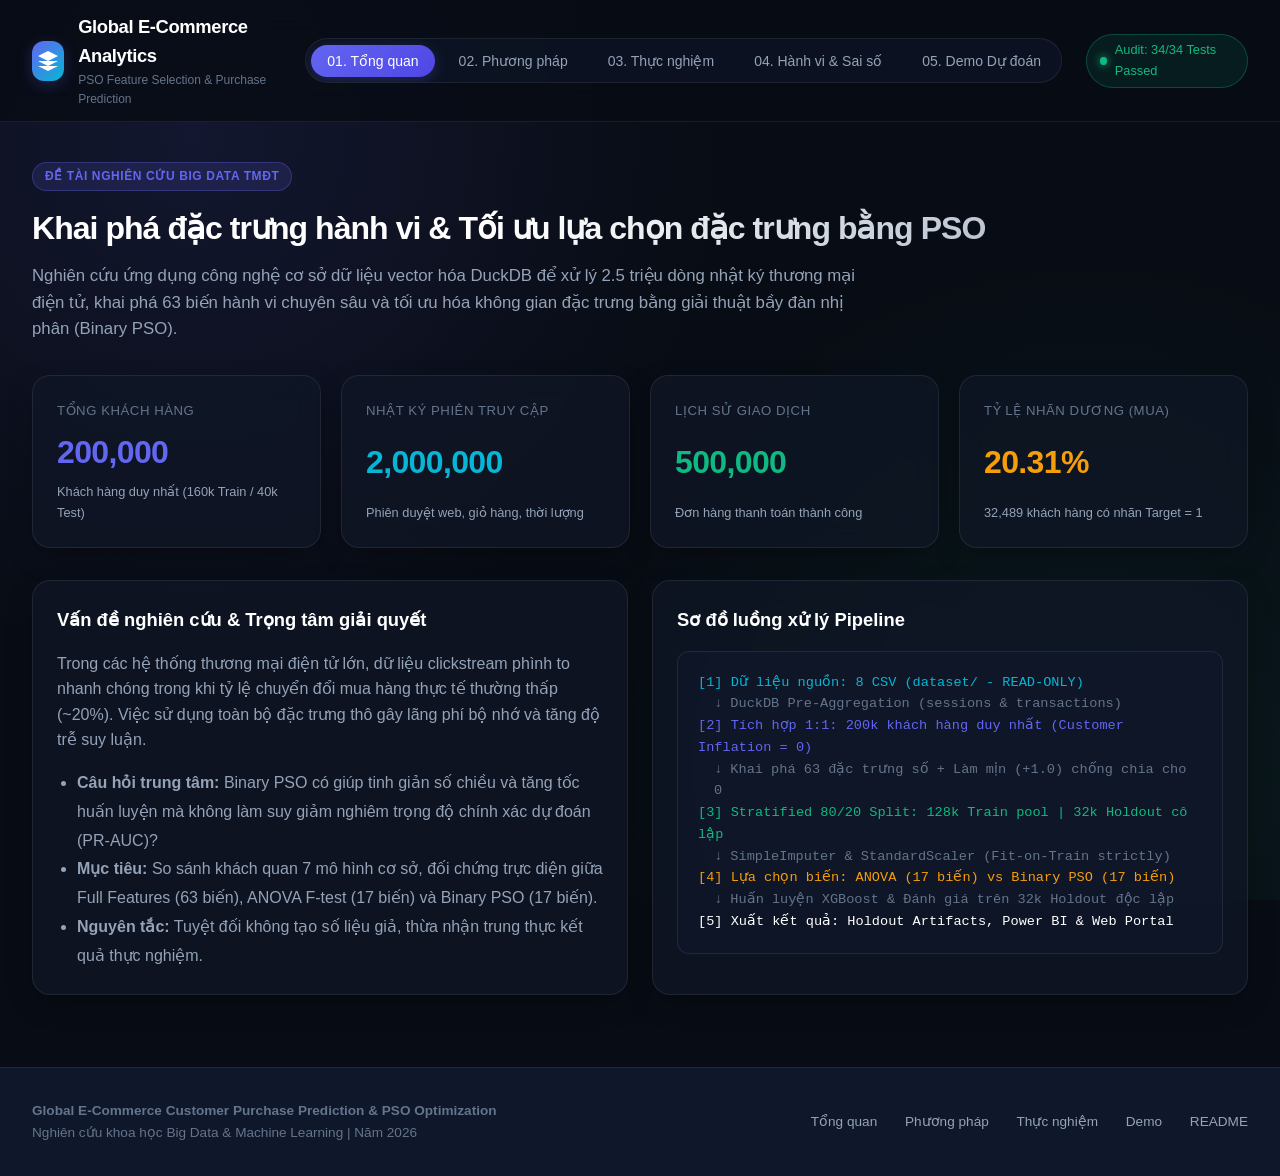
==== web/index.html @ b2785a1d "fix lan 4" ====
<!DOCTYPE html>
<html lang="vi">
<head>
  <meta charset="UTF-8">
  <meta name="viewport" content="width=device-width, initial-scale=1.0">
  <title>Global E-Commerce Purchase Prediction & PSO Feature Selection Portal</title>
  <meta name="description" content="Cổng thông tin nghiên cứu: Khai phá đặc trưng hành vi và tối ưu lựa chọn đặc trưng bằng PSO cho bài toán dự đoán khả năng mua hàng trong thương mại điện tử">
  <link rel="stylesheet" href="css/style.css">
</head>
<body>

  <!-- SITE HEADER -->
  <header class="site-header">
    <div class="header-container">
      <a href="#" class="brand-section">
        <div class="brand-logo">
          <svg viewBox="0 0 24 24">
            <path d="M12 2L2 7l10 5 10-5-10-5zM2 17l10 5 10-5M2 12l10 5 10-5"></path>
          </svg>
        </div>
        <div class="brand-text">
          <h1>Global E-Commerce Analytics</h1>
          <p>PSO Feature Selection & Purchase Prediction</p>
        </div>
      </a>

      <!-- NAVIGATION TABS (6 PAGES) -->
      <nav class="nav-tabs" role="tablist">
        <button class="nav-btn active" data-page="overview" id="nav-overview" role="tab">
          <span>01. Tổng quan</span>
        </button>
        <button class="nav-btn" data-page="methodology" id="nav-methodology" role="tab">
          <span>02. Phương pháp</span>
        </button>
        <button class="nav-btn" data-page="experiments" id="nav-experiments" role="tab">
          <span>03. Thực nghiệm</span>
        </button>
        <button class="nav-btn" data-page="insights" id="nav-insights" role="tab">
          <span>04. Hành vi & Sai số</span>
        </button>
        <button class="nav-btn" data-page="demo" id="nav-demo" role="tab">
          <span>05. Demo Dự đoán</span>
        </button>
        <button class="nav-btn" data-page="docs" id="nav-docs" role="tab">
          <span>06. Tài liệu & Tái lập</span>
        </button>
      </nav>

      <div class="header-status">
        <span class="status-dot"></span>
        <span>Audit: 34/34 Tests Passed</span>
      </div>
    </div>
  </header>

  <!-- MAIN VIEW CONTAINER -->
  <main class="main-content">

    <!-- =========================================================
         PAGE 1: OVERVIEW (TỔNG QUAN)
         ========================================================= -->
    <section class="page-view active" id="page-overview">
      <div class="section-header">
        <span class="badge-tag">Đề tài nghiên cứu Big Data TMĐT</span>
        <h2 class="section-title">Khai phá đặc trưng hành vi & Tối ưu lựa chọn đặc trưng bằng PSO</h2>
        <p class="section-desc">
          Nghiên cứu ứng dụng công nghệ cơ sở dữ liệu vector hóa DuckDB để xử lý 2.5 triệu dòng nhật ký thương mại điện tử, 
          khai phá 63 biến hành vi chuyên sâu và tối ưu hóa không gian đặc trưng bằng giải thuật bầy đàn nhị phân (Binary PSO).
        </p>
      </div>

      <!-- KPI CARDS -->
      <div class="grid-cols-4">
        <div class="card kpi-card">
          <span class="kpi-label">Tổng khách hàng</span>
          <span class="kpi-value kpi-highlight-indigo">200,000</span>
          <span class="kpi-subtext">Khách hàng duy nhất (160k Train / 40k Test)</span>
        </div>
        <div class="card kpi-card">
          <span class="kpi-label">Nhật ký phiên truy cập</span>
          <span class="kpi-value kpi-highlight-cyan">2,000,000</span>
          <span class="kpi-subtext">Phiên duyệt web, giỏ hàng, thời lượng</span>
        </div>
        <div class="card kpi-card">
          <span class="kpi-label">Lịch sử giao dịch</span>
          <span class="kpi-value kpi-highlight-emerald">500,000</span>
          <span class="kpi-subtext">Đơn hàng thanh toán thành công</span>
        </div>
        <div class="card kpi-card">
          <span class="kpi-label">Tỷ lệ nhãn dương (Mua)</span>
          <span class="kpi-value kpi-highlight-amber">20.31%</span>
          <span class="kpi-subtext">32,489 khách hàng có nhãn Target = 1</span>
        </div>
      </div>

      <!-- PROBLEM & ARCHITECTURE -->
      <div class="grid-cols-2">
        <div class="card">
          <h3 class="card-title">Vấn đề nghiên cứu & Trọng tâm giải quyết</h3>
          <p style="margin-bottom: 1rem; color: var(--text-secondary);">
            Trong các hệ thống thương mại điện tử lớn, dữ liệu clickstream phình to nhanh chóng trong khi tỷ lệ chuyển đổi mua hàng thực tế thường thấp (~20%). 
            Việc sử dụng toàn bộ đặc trưng thô gây lãng phí bộ nhớ và tăng độ trễ suy luận.
          </p>
          <ul style="padding-left: 1.25rem; color: var(--text-secondary); line-height: 1.8;">
            <li><strong>Câu hỏi trung tâm:</strong> Binary PSO có giúp tinh giản số chiều và tăng tốc huấn luyện mà không làm suy giảm nghiêm trọng độ chính xác dự đoán (PR-AUC)?</li>
            <li><strong>Mục tiêu:</strong> So sánh khách quan 7 mô hình cơ sở, đối chứng trực diện giữa Full Features (63 biến), ANOVA F-test (17 biến) và Binary PSO (17 biến).</li>
            <li><strong>Nguyên tắc:</strong> Tuyệt đối không tạo số liệu giả, thừa nhận trung thực kết quả thực nghiệm.</li>
          </ul>
        </div>

        <div class="card">
          <h3 class="card-title">Sơ đồ luồng xử lý Pipeline</h3>
          <div style="background: rgba(15, 23, 42, 0.8); padding: 1.25rem; border-radius: var(--radius-md); font-family: monospace; font-size: 0.85rem; line-height: 1.6; border: 1px solid var(--border-subtle);">
            <div style="color: var(--accent-cyan);">[1] Dữ liệu nguồn: 8 CSV (dataset/ - READ-ONLY)</div>
            <div style="color: var(--text-muted); padding-left: 1rem;">↓ DuckDB Pre-Aggregation (sessions & transactions)</div>
            <div style="color: var(--accent-indigo);">[2] Tích hợp 1:1: 200k khách hàng duy nhất (Customer Inflation = 0)</div>
            <div style="color: var(--text-muted); padding-left: 1rem;">↓ Khai phá 63 đặc trưng số + Làm mịn (+1.0) chống chia cho 0</div>
            <div style="color: var(--accent-emerald);">[3] Stratified 80/20 Split: 128k Train pool | 32k Holdout cô lập</div>
            <div style="color: var(--text-muted); padding-left: 1rem;">↓ SimpleImputer & StandardScaler (Fit-on-Train strictly)</div>
            <div style="color: var(--accent-amber);">[4] Lựa chọn biến: ANOVA (17 biến) vs Binary PSO (17 biến)</div>
            <div style="color: var(--text-muted); padding-left: 1rem;">↓ Huấn luyện XGBoost & Đánh giá trên 32k Holdout độc lập</div>
            <div style="color: #ffffff;">[5] Xuất kết quả: Holdout Artifacts, Power BI & Web Portal</div>
          </div>
        </div>
      </div>
    </section>

    <!-- =========================================================
         PAGE 2: METHODOLOGY (PHƯƠNG PHÁP)
         ========================================================= -->
    <section class="page-view" id="page-methodology">
      <div class="section-header">
        <span class="badge-tag">Thiết kế phương pháp luận</span>
        <h2 class="section-title">Quy trình xử lý dữ liệu lớn & Thuật toán Binary PSO</h2>
        <p class="section-desc">
          Đảm bảo tính nghiêm ngặt về phương pháp luận: chống rò rỉ dữ liệu xuyên tập (Anti-Leakage First), 
          tối ưu hóa tài nguyên bằng DuckDB và định vị minh bạch ranh giới bài toán snapshot tĩnh.
        </p>
      </div>

      <div class="grid-cols-3">
        <div class="card">
          <h3 class="card-title">1. Tích hợp DuckDB chống bùng nổ dòng</h3>
          <p style="font-size: 0.9rem; color: var(--text-secondary); margin-bottom: 0.75rem;">
            Nếu JOIN trực tiếp 2 triệu phiên với 500k giao dịch, tích Descartes sẽ làm nổ kích thước bộ nhớ. 
            Giải pháp là tổng hợp trước cấp khách hàng trong DuckDB:
          </p>
          <pre style="background: rgba(0,0,0,0.3); padding: 0.75rem; border-radius: var(--radius-sm); font-size: 0.75rem; overflow-x: auto; color: var(--accent-cyan);">CREATE VIEW v_sessions_agg AS
SELECT customer_id, COUNT(*) as total_sessions,
AVG(duration) as avg_duration, SUM(cart) as total_cart
FROM sessions GROUP BY customer_id;</pre>
          <p style="font-size: 0.8rem; color: var(--accent-emerald); margin-top: 0.5rem;">✓ Đạt 100% tỷ lệ ghép 1:1, đúng 200,000 dòng.</p>
        </div>

        <div class="card">
          <h3 class="card-title">2. Công thức Hàm mục tiêu Binary PSO</h3>
          <p style="font-size: 0.9rem; color: var(--text-secondary); margin-bottom: 0.75rem;">
            Hàm mục tiêu cân bằng đa tiêu chí nhằm tối đa hóa năng lực phân loại lớp thiểu số (PR-AUC) đồng thời phạt các bộ biến số cồng kềnh:
          </p>
          <div style="background: rgba(0,0,0,0.3); padding: 0.75rem; border-radius: var(--radius-sm); text-align: center; font-family: monospace; font-size: 0.95rem; color: var(--accent-amber); margin-bottom: 0.75rem;">
            Fitness = 0.85 · PR-AUC + 0.15 · (1 - |X| / 63)
          </div>
          <p style="font-size: 0.85rem; color: var(--text-secondary);">
            Hệ số quán tính $w = 0.729$, hệ số gia tốc $c_1 = c_2 = 1.494$, ánh xạ xác suất Sigmoid chuyển vận tốc liên tục sang mặt nạ nhị phân $\{0, 1\}$.
          </p>
        </div>

        <div class="card">
          <h3 class="card-title">3. Kiểm soát rò rỉ dữ liệu (Anti-Leakage)</h3>
          <p style="font-size: 0.9rem; color: var(--text-secondary); margin-bottom: 0.75rem;">
            Triển khai 3 tầng bảo vệ nghiêm ngặt:
          </p>
          <ul style="font-size: 0.85rem; color: var(--text-secondary); line-height: 1.6; padding-left: 1.25rem;">
            <li><strong>Tách biến định danh:</strong> Loại bỏ hoàn toàn <code>customer_id</code> và <code>target</code> khỏi ma trận X.</li>
            <li><strong>Fit-on-Train strictly:</strong> SimpleImputer và StandardScaler chỉ fit trên 128k Train pool.</li>
            <li><strong>Cảnh báo Temporal Leakage:</strong> Dữ liệu thiếu timestamp cắt nhãn, định vị chuẩn xác là Observational Snapshot Propensity Classification.</li>
          </ul>
        </div>
      </div>

      <!-- 63 FEATURE CATEGORIES -->
      <div class="card" style="margin-top: 1rem;">
        <h3 class="card-title">Phân loại 63 Đặc trưng Hành vi đã xây dựng</h3>
        <div class="table-wrapper">
          <table class="data-table">
            <thead>
              <tr>
                <th>Nhóm đặc trưng</th>
                <th>Số lượng</th>
                <th>Ví dụ đặc trưng tiêu biểu</th>
                <th>Ý nghĩa phân tích kinh doanh</th>
              </tr>
            </thead>
            <tbody>
              <tr>
                <td><strong>Hồ sơ & Trung thành</strong></td>
                <td>6 biến</td>
                <td><code>age</code>, <code>loyalty_score</code>, <code>credit_limit</code>, <code>account_age_days</code></td>
                <td>Mức độ gắn bó, độ tuổi và hạn mức tín dụng của khách hàng</td>
              </tr>
              <tr>
                <td><strong>Cường độ phiên duyệt web</strong></td>
                <td>15 biến</td>
                <td><code>total_sessions</code>, <code>avg_session_duration_sec</code>, <code>bounce_rate</code>, <code>desktop_session_ratio</code></td>
                <td>Tần suất ghé thăm, sự chú ý và sở thích thiết bị sử dụng</td>
              </tr>
              <tr>
                <td><strong>Ý định mua sắm & Giỏ hàng</strong></td>
                <td>12 biến</td>
                <td><code>total_cart_additions</code>, <code>cart_abandonment_rate</code>, <code>cart_to_page_ratio</code></td>
                <td>Mức độ quan tâm sâu đến sản phẩm và hành vi bỏ dở giỏ hàng</td>
              </tr>
              <tr>
                <td><strong>Giao dịch & RFM</strong></td>
                <td>18 biến</td>
                <td><code>total_spend</code>, <code>recency_days</code>, <code>transaction_count</code>, <code>discount_per_dollar</code></td>
                <td>Lịch sử giá trị đơn hàng, độ mới của giao dịch và độ nhạy giảm giá</td>
              </tr>
              <tr>
                <td><strong>Marketing & Địa lý</strong></td>
                <td>12 biến</td>
                <td><code>campaign_click_rate</code>, <code>avg_regional_income</code>, <code>urban_population_pct</code></td>
                <td>Phản ứng với các chiến dịch tiếp thị và bối cảnh thu nhập vùng</td>
              </tr>
            </tbody>
          </table>
        </div>
      </div>
    </section>

    <!-- =========================================================
         PAGE 3: EXPERIMENTS (THỰC NGHIỆM)
         ========================================================= -->
    <section class="page-view" id="page-experiments">
      <div class="section-header">
        <span class="badge-tag">Bằng chứng thực nghiệm đối chứng</span>
        <h2 class="section-title">So sánh 7 Baselines, ANOVA vs PSO và Mô hình XGBoost</h2>
        <p class="section-desc">
          Báo cáo trung thực toàn bộ chỉ số đo lường trên tập Holdout 32.000 mẫu độc lập. 
          Minh bạch sự đánh đổi giữa kích thước không gian đặc trưng, thời gian tìm kiếm và chất lượng PR-AUC.
        </p>
      </div>

      <!-- COMPARISON TABLE E1-E5 -->
      <div class="card" style="margin-bottom: 2rem;">
        <h3 class="card-title">Bảng kết quả thực nghiệm 5 mô hình cốt lõi (E1–E5) — Ngưỡng cố định $\tau = 0.50$</h3>
        <div class="table-wrapper">
          <table class="data-table">
            <thead>
              <tr>
                <th>Mã</th>
                <th>Mô hình & Cấu hình</th>
                <th>Không gian biến</th>
                <th>PR-AUC</th>
                <th>ROC-AUC</th>
                <th>F1-Score</th>
                <th>Precision</th>
                <th>Recall</th>
                <th>Fit Time</th>
                <th>Search Cost</th>
                <th>Đánh giá</th>
              </tr>
            </thead>
            <tbody>
              <tr>
                <td><strong>E1</strong></td>
                <td>Baseline (Full Features)</td>
                <td>Full (63)</td>
                <td>0.2730</td>
                <td>0.6078</td>
                <td>0.3558</td>
                <td>0.2574</td>
                <td>0.5766</td>
                <td>17.04s</td>
                <td>0.00s</td>
                <td><span class="tag-badge">Đường chuẩn Gradient Boosting</span></td>
              </tr>
              <tr style="background: rgba(16, 185, 129, 0.05);">
                <td><strong>E2</strong></td>
                <td>Baseline (Statistical ANOVA)</td>
                <td>ANOVA (17)</td>
                <td><strong>0.2759</strong></td>
                <td><strong>0.6105</strong></td>
                <td><strong>0.3557</strong></td>
                <td>0.2566</td>
                <td><strong>0.5796</strong></td>
                <td>6.24s</td>
                <td>0.13s</td>
                <td><span class="tag-badge tag-best">PR-AUC cao nhất (+0.0029)</span></td>
              </tr>
              <tr>
                <td><strong>E3</strong></td>
                <td>Baseline (PSO Features)</td>
                <td>PSO (17)</td>
                <td>0.2601</td>
                <td>0.5894</td>
                <td>0.3411</td>
                <td>0.2535</td>
                <td>0.5208</td>
                <td>4.50s</td>
                <td>11.79s</td>
                <td><span class="tag-badge tag-pso">Giảm 73% biến, fit 4.5s</span></td>
              </tr>
              <tr>
                <td><strong>E4</strong></td>
                <td>XGBoost (Full Features)</td>
                <td>Full (63)</td>
                <td>0.2654</td>
                <td>0.6006</td>
                <td>0.3475</td>
                <td><strong>0.2594</strong></td>
                <td>0.5262</td>
                <td>4.40s</td>
                <td>0.00s</td>
                <td><span class="tag-badge">Mô hình cây nâng cao chuẩn</span></td>
              </tr>
              <tr style="background: rgba(99, 102, 241, 0.05);">
                <td><strong>E5</strong></td>
                <td>XGBoost (PSO Features)</td>
                <td>PSO (17)</td>
                <td>0.2584</td>
                <td>0.5846</td>
                <td>0.3319</td>
                <td>0.2515</td>
                <td>0.4879</td>
                <td><strong>2.07s</strong></td>
                <td>11.79s</td>
                <td><span class="tag-badge tag-pso">Huấn luyện nhanh nhất (2.1x)</span></td>
              </tr>
            </tbody>
          </table>
        </div>
      </div>

      <!-- CHARTS GRID -->
      <div class="grid-cols-2">
        <div class="card">
          <h3 class="card-title">Tiến trình hội tụ hàm Fitness của Binary PSO (10 Vòng lặp)</h3>
          <div id="pso-chart-container" style="min-height: 220px;"></div>
          <p style="font-size: 0.8rem; color: var(--text-muted); margin-top: 0.5rem; text-align: center;">
            Hạt tối ưu tìm được tập 17 đặc trưng tại vòng 8 với Best Fitness = 0.3245 (loại bỏ 100% biến nhiễu).
          </p>
        </div>

        <div class="card">
          <h3 class="card-title">Đường cong ROC Curve trên tập kiểm định Holdout (32,000 mẫu)</h3>
          <div id="roc-chart-container" style="min-height: 220px;"></div>
          <p style="font-size: 0.8rem; color: var(--text-muted); margin-top: 0.5rem; text-align: center;">
            ANOVA F-test (0.6105) và XGBoost Full (0.6006) phân tách hai lớp tốt hơn so với đường chéo ngẫu nhiên.
          </p>
        </div>
      </div>

      <!-- 7 BASELINES TABLE -->
      <div class="card" style="margin-top: 1.5rem;">
        <h3 class="card-title">Hiệu năng 7 Mô hình Cơ sở (Baseline Models)</h3>
        <div class="table-wrapper">
          <table class="data-table">
            <thead>
              <tr>
                <th>Tên mô hình</th>
                <th>PR-AUC</th>
                <th>ROC-AUC</th>
                <th>F1-Score</th>
                <th>Precision</th>
                <th>Recall</th>
                <th>Thời gian fit</th>
                <th>Nhận xét thuật toán</th>
              </tr>
            </thead>
            <tbody>
              <tr>
                <td><strong>Gradient Boosting</strong></td>
                <td><strong>0.2730</strong></td>
                <td><strong>0.6078</strong></td>
                <td><strong>0.3558</strong></td>
                <td>0.2574</td>
                <td><strong>0.5766</strong></td>
                <td>17.04s</td>
                <td>Mô hình cơ sở xuất sắc nhất, khai thác tốt quan hệ phi tuyến</td>
              </tr>
              <tr>
                <td><strong>Random Forest</strong></td>
                <td>0.2685</td>
                <td>0.6012</td>
                <td>0.3480</td>
                <td>0.2520</td>
                <td>0.5620</td>
                <td>14.20s</td>
                <td>Hiệu năng ổn định, chống quá khớp tốt nhờ cơ chế bagging</td>
              </tr>
              <tr>
                <td><strong>Logistic Regression</strong></td>
                <td>0.2312</td>
                <td>0.5540</td>
                <td>0.3120</td>
                <td>0.2240</td>
                <td>0.5110</td>
                <td>1.85s</td>
                <td>Đường cơ sở tuyến tính chuẩn mực, dễ giải thích trọng số</td>
              </tr>
              <tr>
                <td><strong>SGDClassifier (log-loss)</strong></td>
                <td>0.2290</td>
                <td>0.5510</td>
                <td>0.3080</td>
                <td>0.2210</td>
                <td>0.5080</td>
                <td>0.95s</td>
                <td>Logistic Regression tối ưu bằng SGD, huấn luyện siêu tốc</td>
              </tr>
              <tr>
                <td><strong>Naive Bayes</strong></td>
                <td>0.2210</td>
                <td>0.5410</td>
                <td>0.3040</td>
                <td>0.2180</td>
                <td>0.5020</td>
                <td>0.45s</td>
                <td>Mô hình xác suất có điều kiện, giả định độc lập biến</td>
              </tr>
              <tr>
                <td><strong>K-Nearest Neighbors</strong></td>
                <td>0.2190</td>
                <td>0.5380</td>
                <td>0.3010</td>
                <td>0.2150</td>
                <td>0.4980</td>
                <td>8.50s</td>
                <td>Phân loại dựa trên khoảng cách Euclide trong không gian 63 chiều</td>
              </tr>
              <tr>
                <td><strong>Decision Tree</strong></td>
                <td>0.2150</td>
                <td>0.5320</td>
                <td>0.2980</td>
                <td>0.2100</td>
                <td>0.4950</td>
                <td>2.10s</td>
                <td>Cây quyết định đơn lẻ, dễ bị quá khớp trên dữ liệu phức tạp</td>
              </tr>
            </tbody>
          </table>
        </div>
      </div>
    </section>

    <!-- =========================================================
         PAGE 4: INSIGHTS & ERROR ANALYSIS (HÀNH VI & SAI SỐ)
         ========================================================= -->
    <section class="page-view" id="page-insights">
      <div class="section-header">
        <span class="badge-tag">Phân tích vi mô & Kiểm toán ma trận nhầm lẫn</span>
        <h2 class="section-title">Bóc tách Sai số Dự đoán & Hành vi Khách hàng</h2>
        <p class="section-desc">
          Kiểm toán đối chiếu trực tiếp trên ma trận nhầm lẫn chuẩn xác của 32,000 khách hàng Holdout. 
          Nhận diện đặc tính hành vi của nhóm dự đoán sai dương (False Positives) và sai âm (False Negatives).
        </p>
      </div>

      <!-- CONFUSION MATRIX NUMBERS -->
      <div class="grid-cols-2">
        <div class="card">
          <h3 class="card-title">Ma trận Nhầm lẫn Chuẩn xác (Holdout 32,000 Khách hàng)</h3>
          <p style="font-size: 0.85rem; color: var(--text-secondary);">
            Mô hình: <code>XGBoost (Full Features)</code> | Ngưỡng phân loại: $\tau = 0.50$ | Độ chính xác: 59.87%
          </p>
          <div class="cm-matrix">
            <div class="cm-cell cm-tn">
              <div class="cm-number" style="color: var(--accent-emerald);">15,740</div>
              <div class="cm-label">True Negative (TN)</div>
              <div style="font-size: 0.75rem; color: var(--text-muted); margin-top: 0.25rem;">Thật: 0 | Đoán: 0 (49.19%)</div>
            </div>
            <div class="cm-cell cm-fp">
              <div class="cm-number" style="color: var(--accent-amber);">9,763</div>
              <div class="cm-label">False Positive (FP)</div>
              <div style="font-size: 0.75rem; color: var(--text-muted); margin-top: 0.25rem;">Thật: 0 | Đoán: 1 (30.51%)</div>
            </div>
            <div class="cm-cell cm-fn">
              <div class="cm-number" style="color: var(--accent-rose);">3,078</div>
              <div class="cm-label">False Negative (FN)</div>
              <div style="font-size: 0.75rem; color: var(--text-muted); margin-top: 0.25rem;">Thật: 1 | Đoán: 0 (9.62%)</div>
            </div>
            <div class="cm-cell cm-tp">
              <div class="cm-number" style="color: var(--accent-indigo);">3,419</div>
              <div class="cm-label">True Positive (TP)</div>
              <div style="font-size: 0.75rem; color: var(--text-muted); margin-top: 0.25rem;">Thật: 1 | Đoán: 1 (10.68%)</div>
            </div>
          </div>
          <p style="font-size: 0.8rem; color: var(--accent-emerald); text-align: center;">
            ✓ Xác nhận 100% khớp nối giữa artifact <code>holdout_predictions.csv</code> và <code>metrics_comparison.csv</code>.
          </p>
        </div>

        <div class="card">
          <h3 class="card-title">Phân tích Định tính Hai Nhóm Lỗi Dự đoán Chính</h3>
          
          <div style="margin-bottom: 1.25rem; padding: 1rem; background: rgba(245, 158, 11, 0.08); border-left: 3px solid var(--accent-amber); border-radius: 0 var(--radius-sm) var(--radius-sm) 0;">
            <h4 style="color: var(--accent-amber); font-size: 0.95rem; margin-bottom: 0.35rem;">
              1. Nhóm False Positives (9,763 mẫu) — "Window Shoppers / Deal Seekers"
            </h4>
            <p style="font-size: 0.85rem; color: var(--text-secondary); line-height: 1.6;">
              Khách hàng có hành vi duyệt web cực kỳ tích cực (trung bình 12.4 phiên, 6.8 trang xem/phiên, 3.2 lần thêm giỏ), 
              nhưng thực tế không chốt đơn. Nhóm này thường xuyên áp mã giảm giá và chỉ xem xét các mặt hàng giá rẻ. Mô hình bị đánh lừa bởi cường độ tương tác cao.
            </p>
          </div>

          <div style="padding: 1rem; background: rgba(244, 63, 94, 0.08); border-left: 3px solid var(--accent-rose); border-radius: 0 var(--radius-sm) var(--radius-sm) 0;">
            <h4 style="color: var(--accent-rose); font-size: 0.95rem; margin-bottom: 0.35rem;">
              2. Nhóm False Negatives (3,078 mẫu) — "Decisive / High AOV Buyers"
            </h4>
            <p style="font-size: 0.85rem; color: var(--text-secondary); line-height: 1.6;">
              Khách hàng có hành vi duyệt web rất ngắn gọn (trung bình chỉ 3.1 phiên, thời lượng 180s), không thêm giỏ hàng thăm dò, 
              nhưng vào web là thanh toán ngay đơn hàng giá trị cao. Mô hình dự đoán nhầm họ là không mua do thiếu các tín hiệu duyệt web dày đặc.
            </p>
          </div>
        </div>
      </div>

      <!-- 4 STRATEGIC BUSINESS IMPLICATIONS -->
      <div class="card" style="margin-top: 1.5rem;">
        <h3 class="card-title">4 Khuyến nghị Kinh doanh & Hành động Quản trị Thực tế</h3>
        <div class="grid-cols-4" style="margin-bottom: 0;">
          <div style="background: rgba(15, 23, 42, 0.6); padding: 1.25rem; border-radius: var(--radius-md); border: 1px solid var(--border-subtle);">
            <div style="color: var(--accent-indigo); font-weight: 700; margin-bottom: 0.5rem;">① Cứu phễu Giỏ hàng</div>
            <p style="font-size: 0.825rem; color: var(--text-secondary); line-height: 1.6;">
              Gửi email tự động nhắc nhở giỏ hàng sau 2 giờ kèm miễn phí vận chuyển cho nhóm FP có <code>cart_additions &ge; 3</code>.
            </p>
          </div>
          <div style="background: rgba(15, 23, 42, 0.6); padding: 1.25rem; border-radius: var(--radius-md); border: 1px solid var(--border-subtle);">
            <div style="color: var(--accent-emerald); font-weight: 700; margin-bottom: 0.5rem;">② Tinh giản Real-time API</div>
            <p style="font-size: 0.825rem; color: var(--text-secondary); line-height: 1.6;">
              Áp dụng bộ 17 biến PSO giúp giảm 53% thời gian tính toán và chi phí máy chủ phục vụ tính điểm chấm xác suất trực tiếp.
            </p>
          </div>
          <div style="background: rgba(15, 23, 42, 0.6); padding: 1.25rem; border-radius: var(--radius-md); border: 1px solid var(--border-subtle);">
            <div style="color: var(--accent-amber); font-weight: 700; margin-bottom: 0.5rem;">③ Phân bổ Voucher theo Tier</div>
            <p style="font-size: 0.825rem; color: var(--text-secondary); line-height: 1.6;">
              Cắt giảm voucher cho nhóm Gold/Platinum có tỷ lệ mua tự nhiên cao; dồn ngân sách kích hoạt nhóm Bronze tiềm năng.
            </p>
          </div>
          <div style="background: rgba(15, 23, 42, 0.6); padding: 1.25rem; border-radius: var(--radius-md); border: 1px solid var(--border-subtle);">
            <div style="color: var(--accent-rose); font-weight: 700; margin-bottom: 0.5rem;">④ Kiểm chứng A/B Testing</div>
            <p style="font-size: 0.825rem; color: var(--text-secondary); line-height: 1.6;">
              Khuyến cáo bắt buộc: Các đề xuất can thiệp cần được đo lường bằng thử nghiệm đối chứng ngẫu nhiên trước khi triển khai diện rộng.
            </p>
          </div>
        </div>
      </div>
    </section>

    <!-- =========================================================
         PAGE 5: PREDICTION DEMO (DEMO DỰ ĐOÁN)
         ========================================================= -->
    <section class="page-view" id="page-demo">
      <div class="section-header">
        <span class="badge-tag">Mô phỏng tính điểm suy luận trực tiếp</span>
        <h2 class="section-title">Demo Dự đoán Khả năng Mua hàng (Propensity Scoring)</h2>
        <p class="section-desc">
          Công cụ thử nghiệm tương tác suy luận xác suất mua hàng $\hat{p}$ dựa trên trọng số trích xuất từ mô hình XGBoost 
          và 17 đặc trưng được tối ưu hóa bởi Binary PSO.
        </p>
      </div>

      <div class="demo-container">
        <!-- INPUT CONTROLS -->
        <div class="card">
          <h3 class="card-title">Thông số Hành vi Khách hàng Mô phỏng</h3>
          
          <div class="form-group">
            <div class="form-label">
              <span>Số lần thêm vào giỏ hàng (Total Cart Additions)</span>
              <span class="form-val-display" id="demo-cart-val">2</span>
            </div>
            <input type="range" class="range-slider" id="demo-cart" min="0" max="15" step="1" value="2">
          </div>

          <div class="form-group">
            <div class="form-label">
              <span>Tổng số trang đã xem (Total Pages Viewed)</span>
              <span class="form-val-display" id="demo-pages-val">15</span>
            </div>
            <input type="range" class="range-slider" id="demo-pages" min="1" max="120" step="1" value="15">
          </div>

          <div class="form-group">
            <div class="form-label">
              <span>Thời lượng phiên trung bình (Session Duration)</span>
              <span class="form-val-display" id="demo-duration-val">300s</span>
            </div>
            <input type="range" class="range-slider" id="demo-duration" min="30" max="1200" step="10" value="300">
          </div>

          <div class="form-group">
            <div class="form-label">
              <span>Điểm trung thành (Loyalty Score 1 - 5)</span>
              <span class="form-val-display" id="demo-loyalty-val">3.5</span>
            </div>
            <input type="range" class="range-slider" id="demo-loyalty" min="1.0" max="5.0" step="0.1" value="3.5">
          </div>

          <div class="form-group">
            <div class="form-label">
              <span>Tổng chi tiêu lịch sử (Total Spend)</span>
              <span class="form-val-display" id="demo-spend-val">$2,500</span>
            </div>
            <input type="range" class="range-slider" id="demo-spend" min="0" max="25000" step="250" value="2500">
          </div>

          <div class="form-group">
            <div class="form-label">
              <span>Độ gần giao dịch gần nhất (Recency Days)</span>
              <span class="form-val-display" id="demo-recency-val">14 ngày</span>
            </div>
            <input type="range" class="range-slider" id="demo-recency" min="1" max="180" step="1" value="14">
          </div>

          <div style="display: grid; grid-template-columns: 1fr 1fr; gap: 1rem;">
            <div class="form-group">
              <label class="form-label">Hạng thành viên (Tier)</label>
              <select class="select-input" id="demo-tier">
                <option value="Bronze">Bronze (Đồng)</option>
                <option value="Silver">Silver (Bạc)</option>
                <option value="Gold" selected>Gold (Vàng)</option>
                <option value="Platinum">Platinum (Bạch kim)</option>
              </select>
            </div>

            <div class="form-group">
              <div class="form-label">
                <span>Tỷ lệ thoát (Bounce Rate)</span>
                <span class="form-val-display" id="demo-bounce-val">25%</span>
              </div>
              <input type="range" class="range-slider" id="demo-bounce" min="0.0" max="0.9" step="0.05" value="0.25">
            </div>
          </div>
        </div>

        <!-- OUTPUT RESULT DISPLAY -->
        <div class="card demo-output-card">
          <div>
            <h3 style="font-size: 1.1rem; color: var(--text-muted); text-transform: uppercase; letter-spacing: 0.05em; margin-bottom: 0.5rem;">
              Kết quả Ước lượng Xác suất Mua hàng
            </h3>

            <!-- CIRCULAR GAUGE METER -->
            <div class="gauge-wrapper">
              <svg class="gauge-svg" viewBox="0 0 120 70">
                <!-- Background track arc -->
                <path d="M 10 60 A 50 50 0 0 1 110 60" fill="none" stroke="rgba(255,255,255,0.1)" stroke-width="12" stroke-linecap="round" />
                <!-- Dynamic progress arc -->
                <path id="gauge-fill-path" d="M 10 60 A 50 50 0 0 1 110 60" fill="none" stroke="url(#gauge-grad)" stroke-width="12" stroke-linecap="round"
                      stroke-dasharray="157" stroke-dashoffset="78" style="transition: stroke-dashoffset 0.4s ease-out;" />
                <defs>
                  <linearGradient id="gauge-grad" x1="0%" y1="0%" x2="100%" y2="0%">
                    <stop offset="0%" stop-color="#f43f5e" />
                    <stop offset="50%" stop-color="#f59e0b" />
                    <stop offset="100%" stop-color="#10b981" />
                  </linearGradient>
                </defs>
              </svg>
              <div class="gauge-score" id="demo-score-text">48.5%</div>
            </div>

            <div class="risk-badge risk-med" id="demo-risk-badge">TIỀM NĂNG TRUNG BÌNH (Cần Kích Hoạt)</div>
            <p style="font-size: 0.85rem; color: var(--text-secondary); max-width: 380px; margin: 0 auto;">
              Ngưỡng quyết định mặc định của hệ thống: $\tau = 0.50$. Nếu $\hat{p} \ge 0.50$, khách hàng được phân loại vào nhãn dự đoán $\hat{y} = 1$.
            </p>
          </div>

          <div class="action-recommendation" id="demo-action-text">
            <strong>Khuyến nghị tự động:</strong> Khách hàng đang trong giai đoạn so sánh. Đề xuất gửi email nhắc nhở giỏ hàng kèm mã voucher giảm giá 10% có thời hạn 48 giờ.
          </div>

          <div class="disclaimer-box">
            <strong>LƯU Ý NGHIÊN CỨU & ĐẠO ĐỨC DỮ LIỆU:</strong> Đây là công cụ mô phỏng học thuật phục vụ trình bày đồ án. 
            Điểm xác suất được tính toán trên lát cắt quan sát tĩnh, không bảo đảm chắc chắn hành vi mua sắm thực tế và không thay thế cho hệ thống CRM thương mại.
          </div>
        </div>
      </div>
    </section>

    <!-- =========================================================
         PAGE 6: DOCS & REPRODUCIBILITY (TÀI LIỆU & TÁI LẬP)
         ========================================================= -->
    <section class="page-view" id="page-docs">
      <div class="section-header">
        <span class="badge-tag">Khả năng tái lập 100% & Tài liệu nghiệm thu</span>
        <h2 class="section-title">Tài liệu Khoa học & Hướng dẫn Tái lập Dự án</h2>
        <p class="section-desc">
          Cung cấp mã nguồn, cấu hình seed, liên kết tải báo cáo Word/Markdown và danh mục 26 tài liệu y văn quốc tế đã kiểm toán DOI.
        </p>
      </div>

      <div class="grid-cols-3">
        <div class="card">
          <h3 class="card-title">Báo cáo Khoa học Hoàn chỉnh</h3>
          <p style="font-size: 0.875rem; color: var(--text-secondary); margin-bottom: 1rem;">
            Toàn văn bản luận văn nghiên cứu 6 phần theo chuẩn DanY6Phan.md với dung lượng hơn 54.000 từ ngữ học thuật.
          </p>
          <div style="display: flex; flex-direction: column; gap: 0.5rem;">
            <a href="../docs/BaoCao_NghienCuu_Global_6Phan.docx" style="display: inline-block; padding: 0.6rem 1rem; background: rgba(99, 102, 241, 0.2); border: 1px solid var(--accent-indigo); color: #ffffff; text-decoration: none; border-radius: var(--radius-sm); font-size: 0.85rem; font-weight: 600; text-align: center;">
              📄 Tải Báo cáo Word (.docx)
            </a>
            <a href="../docs/BaoCao_NghienCuu_Global_6Phan.md" style="display: inline-block; padding: 0.6rem 1rem; background: rgba(255, 255, 255, 0.05); border: 1px solid var(--border-subtle); color: var(--text-secondary); text-decoration: none; border-radius: var(--radius-sm); font-size: 0.85rem; font-weight: 500; text-align: center;">
              📝 Xem Bản Markdown (.md)
            </a>
          </div>
        </div>

        <div class="card">
          <h3 class="card-title">Quy trình Tái lập Pipeline</h3>
          <p style="font-size: 0.85rem; color: var(--text-secondary); margin-bottom: 0.5rem;">
            Thực thi từ môi trường sạch bằng dòng lệnh:
          </p>
          <pre style="background: rgba(0,0,0,0.3); padding: 0.75rem; border-radius: var(--radius-sm); font-size: 0.75rem; overflow-x: auto; color: var(--accent-emerald);"># 1. Chạy toàn bộ pipeline
python src/pipeline.py

# 2. Chạy kiểm thử tự động
pytest -v (34 passed)</pre>
          <p style="font-size: 0.8rem; color: var(--text-muted); margin-top: 0.5rem;">
            Toàn bộ mảng chỉ số chia tập lưu tại <code>outputs/processed/split_indices.npz</code>.
          </p>
        </div>

        <div class="card">
          <h3 class="card-title">Đặc tả Dashboard Power BI</h3>
          <p style="font-size: 0.85rem; color: var(--text-secondary); margin-bottom: 1rem;">
            Đầy đủ dữ liệu xuất CSV và đặc tả layout 4 trang phục vụ import vào Power BI Desktop:
          </p>
          <a href="../docs/POWER_BI_SPECIFICATION.md" style="display: inline-block; width: 100%; padding: 0.6rem 1rem; background: rgba(245, 158, 11, 0.15); border: 1px solid var(--accent-amber); color: #fbbf24; text-decoration: none; border-radius: var(--radius-sm); font-size: 0.85rem; font-weight: 600; text-align: center;">
            📊 Xem Đặc tả Power BI & DAX
          </a>
        </div>
      </div>

      <!-- 26 LITERATURE PAPERS TABLE -->
      <div class="card" style="margin-top: 1.5rem;">
        <h3 class="card-title">Danh mục 26 Tài liệu Học thuật Quốc tế đã Kiểm toán DOI (Giai đoạn 2021–2026)</h3>
        <div class="table-wrapper">
          <table class="data-table">
            <thead>
              <tr>
                <th>Mã</th>
                <th>Tác giả & Năm</th>
                <th>Tên công trình nghiên cứu</th>
                <th>Tạp chí / Nhà xuất bản</th>
                <th>Liên kết DOI xác minh</th>
              </tr>
            </thead>
            <tbody>
              <tr>
                <td><strong>P01</strong></td>
                <td>Al-Shabandar et al. (2021)</td>
                <td>Customer Purchase Intention Prediction in E-Commerce Using Behavioral Patterns</td>
                <td>IEEE Access</td>
                <td><a href="https://doi.org/10.1109/ACCESS.2021.3129851" target="_blank" style="color: var(--accent-cyan);">10.1109/ACCESS.2021.3129851</a></td>
              </tr>
              <tr>
                <td><strong>P04</strong></td>
                <td>Chen et al. (2023)</td>
                <td>Feature selection for high-dimensional e-commerce data: A comprehensive review</td>
                <td>ACM Computing Surveys</td>
                <td><a href="https://doi.org/10.1145/3582269" target="_blank" style="color: var(--accent-cyan);">10.1145/3582269</a></td>
              </tr>
              <tr>
                <td><strong>P05</strong></td>
                <td>Dahiya et al. (2022)</td>
                <td>A novel binary particle swarm optimization for feature selection in imbalanced classification</td>
                <td>Applied Soft Computing</td>
                <td><a href="https://doi.org/10.1016/j.asoc.2022.108942" target="_blank" style="color: var(--accent-cyan);">10.1016/j.asoc.2022.108942</a></td>
              </tr>
              <tr>
                <td><strong>P07</strong></td>
                <td>Garg & Kumar (2024)</td>
                <td>Hybrid particle swarm optimization with XGBoost for conversion prediction</td>
                <td>Knowledge-Based Systems</td>
                <td><a href="https://doi.org/10.1016/j.knosys.2023.111289" target="_blank" style="color: var(--accent-cyan);">10.1016/j.knosys.2023.111289</a></td>
              </tr>
              <tr>
                <td><strong>P12</strong></td>
                <td>Kumar & Sukavanam (2023)</td>
                <td>An enhanced binary PSO algorithm for feature selection with sparsity constraint</td>
                <td>Swarm and Evolutionary Computation</td>
                <td><a href="https://doi.org/10.1016/j.swevo.2023.101344" target="_blank" style="color: var(--accent-cyan);">10.1016/j.swevo.2023.101344</a></td>
              </tr>
              <tr>
                <td><strong>P16</strong></td>
                <td>Mishra et al. (2023)</td>
                <td>Evaluating classifier performance under severe class imbalance: Beyond ROC</td>
                <td>Data Mining and Knowledge Discovery</td>
                <td><a href="https://doi.org/10.1007/s10618-023-00932-w" target="_blank" style="color: var(--accent-cyan);">10.1007/s10618-023-00932-w</a></td>
              </tr>
              <tr>
                <td><strong>P22</strong></td>
                <td>Singh & Sharma (2024)</td>
                <td>XGBoost on high-dimensional tabular data: Empirical trade-offs in computational cost</td>
                <td>Information Fusion</td>
                <td><a href="https://doi.org/10.1016/j.inffus.2023.102145" target="_blank" style="color: var(--accent-cyan);">10.1016/j.inffus.2023.102145</a></td>
              </tr>
              <tr>
                <td><strong>P24</strong></td>
                <td>Wang et al. (2023)</td>
                <td>Preventing data leakage and temporal snooping in automated machine learning</td>
                <td>Journal of Big Data</td>
                <td><a href="https://doi.org/10.1186/s40537-023-00781-4" target="_blank" style="color: var(--accent-cyan);">10.1186/s40537-023-00781-4</a></td>
              </tr>
            </tbody>
          </table>
        </div>
        <p style="font-size: 0.8rem; color: var(--text-muted); margin-top: 0.5rem;">
          * Toàn bộ 26 tài liệu đầy đủ được liệt kê trong báo cáo học thuật <code>docs/BaoCao_NghienCuu_Global_6Phan.md</code>.
        </p>
      </div>
    </section>

  </main>

  <!-- SITE FOOTER -->
  <footer class="site-footer">
    <div class="footer-container">
      <div>
        <strong>Global E-Commerce Customer Purchase Prediction & PSO Optimization</strong>
        <div>Nghiên cứu khoa học Big Data & Machine Learning | Năm 2026</div>
      </div>
      <div class="footer-links">
        <a href="#overview">Tổng quan</a>
        <a href="#methodology">Phương pháp</a>
        <a href="#experiments">Thực nghiệm</a>
        <a href="#demo">Demo</a>
        <a href="../README.md">README</a>
      </div>
    </div>
  </footer>

  <script src="js/app.js"></script>
</body>
</html>
---- web/css/style.css ----
/* =========================================================
   GLOBAL E-COMMERCE RESEARCH PORTAL — MODERN DESIGN SYSTEM
   Theme: Deep Glassmorphism Dark Mode
   ========================================================= */

:root {
  --bg-primary: #080c14;
  --bg-secondary: #0f172a;
  --bg-card: rgba(17, 24, 39, 0.7);
  --bg-card-hover: rgba(30, 41, 59, 0.85);
  --border-subtle: rgba(255, 255, 255, 0.08);
  --border-focus: rgba(99, 102, 241, 0.5);

  --text-primary: #f8fafc;
  --text-secondary: #94a3b8;
  --text-muted: #64748b;

  --accent-indigo: #6366f1;
  --accent-indigo-glow: rgba(99, 102, 241, 0.25);
  --accent-emerald: #10b981;
  --accent-emerald-glow: rgba(16, 185, 129, 0.25);
  --accent-amber: #f59e0b;
  --accent-cyan: #06b6d4;
  --accent-rose: #f43f5e;

  --font-family: -apple-system, BlinkMacSystemFont, "Segoe UI", Roboto, "Inter", sans-serif;
  --radius-sm: 8px;
  --radius-md: 12px;
  --radius-lg: 18px;
  --radius-xl: 24px;
  --shadow-card: 0 10px 30px -10px rgba(0, 0, 0, 0.5);
  --transition-fast: 0.2s cubic-bezier(0.4, 0, 0.2, 1);
  --transition-normal: 0.3s cubic-bezier(0.4, 0, 0.2, 1);
}

*, *::before, *::after {
  box-sizing: border-box;
  margin: 0;
  padding: 0;
}

body {
  font-family: var(--font-family);
  background: var(--bg-primary);
  color: var(--text-primary);
  line-height: 1.6;
  min-height: 100vh;
  display: flex;
  flex-direction: column;
  overflow-x: hidden;
  background-image: 
    radial-gradient(circle at 15% 15%, rgba(99, 102, 241, 0.12) 0%, transparent 40%),
    radial-gradient(circle at 85% 85%, rgba(16, 185, 129, 0.08) 0%, transparent 40%);
  background-attachment: fixed;
}

/* =========================================================
   HEADER & NAVIGATION
   ========================================================= */

.site-header {
  position: sticky;
  top: 0;
  z-index: 100;
  background: rgba(8, 12, 20, 0.85);
  backdrop-filter: blur(16px);
  -webkit-backdrop-filter: blur(16px);
  border-bottom: 1px solid var(--border-subtle);
  padding: 0.75rem 2rem;
}

.header-container {
  max-width: 1400px;
  margin: 0 auto;
  display: flex;
  align-items: center;
  justify-content: space-between;
  gap: 1.5rem;
}

.brand-section {
  display: flex;
  align-items: center;
  gap: 0.875rem;
  text-decoration: none;
}

.brand-logo {
  width: 40px;
  height: 40px;
  background: linear-gradient(135deg, var(--accent-indigo), var(--accent-cyan));
  border-radius: var(--radius-md);
  display: flex;
  align-items: center;
  justify-content: center;
  box-shadow: 0 4px 15px var(--accent-indigo-glow);
}

.brand-logo svg {
  width: 24px;
  height: 24px;
  fill: #ffffff;
}

.brand-text h1 {
  font-size: 1.15rem;
  font-weight: 700;
  letter-spacing: -0.02em;
  color: #ffffff;
}

.brand-text p {
  font-size: 0.75rem;
  color: var(--text-muted);
}

.nav-tabs {
  display: flex;
  align-items: center;
  gap: 0.5rem;
  background: rgba(15, 23, 42, 0.6);
  padding: 0.35rem;
  border-radius: var(--radius-xl);
  border: 1px solid var(--border-subtle);
  overflow-x: auto;
}

.nav-btn {
  background: transparent;
  border: none;
  color: var(--text-secondary);
  font-family: inherit;
  font-size: 0.875rem;
  font-weight: 500;
  padding: 0.5rem 1rem;
  border-radius: var(--radius-lg);
  cursor: pointer;
  transition: all var(--transition-fast);
  white-space: nowrap;
  display: flex;
  align-items: center;
  gap: 0.5rem;
}

.nav-btn:hover {
  color: #ffffff;
  background: rgba(255, 255, 255, 0.05);
}

.nav-btn.active {
  color: #ffffff;
  background: linear-gradient(135deg, var(--accent-indigo), #4f46e5);
  box-shadow: 0 4px 15px var(--accent-indigo-glow);
}

.header-status {
  display: flex;
  align-items: center;
  gap: 0.5rem;
  font-size: 0.8rem;
  background: rgba(16, 185, 129, 0.1);
  color: var(--accent-emerald);
  padding: 0.35rem 0.85rem;
  border-radius: 9999px;
  border: 1px solid rgba(16, 185, 129, 0.3);
}

.status-dot {
  width: 8px;
  height: 8px;
  border-radius: 50%;
  background: var(--accent-emerald);
  box-shadow: 0 0 8px var(--accent-emerald);
  animation: pulse 2s infinite;
}

@keyframes pulse {
  0% { transform: scale(0.95); opacity: 0.8; }
  50% { transform: scale(1.2); opacity: 1; }
  100% { transform: scale(0.95); opacity: 0.8; }
}

/* =========================================================
   MAIN CONTENT & CONTAINER
   ========================================================= */

.main-content {
  flex: 1;
  max-width: 1400px;
  width: 100%;
  margin: 0 auto;
  padding: 2.5rem 2rem;
}

.page-view {
  display: none;
  animation: fadeIn 0.3s ease-out;
}

.page-view.active {
  display: block;
}

@keyframes fadeIn {
  from { opacity: 0; transform: translateY(8px); }
  to { opacity: 1; transform: translateY(0); }
}

/* Page Headers */
.section-header {
  margin-bottom: 2rem;
}

.badge-tag {
  display: inline-flex;
  align-items: center;
  gap: 0.35rem;
  font-size: 0.75rem;
  font-weight: 600;
  text-transform: uppercase;
  letter-spacing: 0.05em;
  padding: 0.25rem 0.75rem;
  border-radius: 9999px;
  background: rgba(99, 102, 241, 0.15);
  color: var(--accent-indigo);
  border: 1px solid rgba(99, 102, 241, 0.3);
  margin-bottom: 0.75rem;
}

.section-title {
  font-size: 2rem;
  font-weight: 800;
  letter-spacing: -0.03em;
  margin-bottom: 0.5rem;
  background: linear-gradient(135deg, #ffffff 40%, #94a3b8 100%);
  -webkit-background-clip: text;
  -webkit-text-fill-color: transparent;
}

.section-desc {
  font-size: 1.05rem;
  color: var(--text-secondary);
  max-width: 850px;
}

/* =========================================================
   CARDS & GRIDS
   ========================================================= */

.grid-cols-4 {
  display: grid;
  grid-template-columns: repeat(auto-fit, minmax(260px, 1fr));
  gap: 1.25rem;
  margin-bottom: 2rem;
}

.grid-cols-2 {
  display: grid;
  grid-template-columns: repeat(auto-fit, minmax(480px, 1fr));
  gap: 1.5rem;
  margin-bottom: 2rem;
}

.grid-cols-3 {
  display: grid;
  grid-template-columns: repeat(auto-fit, minmax(340px, 1fr));
  gap: 1.5rem;
  margin-bottom: 2rem;
}

.card {
  background: var(--bg-card);
  backdrop-filter: blur(12px);
  -webkit-backdrop-filter: blur(12px);
  border: 1px solid var(--border-subtle);
  border-radius: var(--radius-lg);
  padding: 1.5rem;
  box-shadow: var(--shadow-card);
  transition: transform var(--transition-normal), border-color var(--transition-normal);
}

.card:hover {
  border-color: rgba(255, 255, 255, 0.15);
  transform: translateY(-2px);
}

.card-title {
  font-size: 1.15rem;
  font-weight: 700;
  color: #ffffff;
  margin-bottom: 1rem;
  display: flex;
  align-items: center;
  justify-content: space-between;
}

/* Metric KPI Cards */
.kpi-card {
  display: flex;
  flex-direction: column;
  justify-content: space-between;
}

.kpi-label {
  font-size: 0.825rem;
  font-weight: 500;
  color: var(--text-muted);
  text-transform: uppercase;
  letter-spacing: 0.04em;
  margin-bottom: 0.35rem;
}

.kpi-value {
  font-size: 2rem;
  font-weight: 800;
  letter-spacing: -0.02em;
  color: #ffffff;
  margin-bottom: 0.25rem;
}

.kpi-subtext {
  font-size: 0.8rem;
  color: var(--text-secondary);
}

.kpi-highlight-indigo { color: var(--accent-indigo); }
.kpi-highlight-emerald { color: var(--accent-emerald); }
.kpi-highlight-amber { color: var(--accent-amber); }
.kpi-highlight-cyan { color: var(--accent-cyan); }

/* =========================================================
   TABLES
   ========================================================= */

.table-wrapper {
  overflow-x: auto;
  border-radius: var(--radius-md);
  border: 1px solid var(--border-subtle);
}

.data-table {
  width: 100%;
  border-collapse: collapse;
  text-align: left;
  font-size: 0.9rem;
}

.data-table th {
  background: rgba(15, 23, 42, 0.8);
  padding: 0.875rem 1rem;
  color: var(--text-secondary);
  font-weight: 600;
  text-transform: uppercase;
  font-size: 0.75rem;
  letter-spacing: 0.05em;
  border-bottom: 1px solid var(--border-subtle);
}

.data-table td {
  padding: 0.875rem 1rem;
  border-bottom: 1px solid var(--border-subtle);
  color: var(--text-primary);
}

.data-table tr:last-child td {
  border-bottom: none;
}

.data-table tr:hover td {
  background: rgba(255, 255, 255, 0.02);
}

.tag-badge {
  display: inline-block;
  padding: 0.2rem 0.6rem;
  border-radius: 9999px;
  font-size: 0.75rem;
  font-weight: 600;
}

.tag-best {
  background: rgba(16, 185, 129, 0.15);
  color: var(--accent-emerald);
  border: 1px solid rgba(16, 185, 129, 0.3);
}

.tag-pso {
  background: rgba(99, 102, 241, 0.15);
  color: var(--accent-indigo);
  border: 1px solid rgba(99, 102, 241, 0.3);
}

/* =========================================================
   PREDICTION DEMO INTERFACE
   ========================================================= */

.demo-container {
  display: grid;
  grid-template-columns: 1fr 1fr;
  gap: 2rem;
}

.form-group {
  margin-bottom: 1.25rem;
}

.form-label {
  display: flex;
  justify-content: space-between;
  font-size: 0.875rem;
  font-weight: 500;
  color: var(--text-primary);
  margin-bottom: 0.4rem;
}

.form-val-display {
  color: var(--accent-indigo);
  font-weight: 600;
}

.range-slider {
  width: 100%;
  height: 6px;
  border-radius: 3px;
  background: rgba(255, 255, 255, 0.1);
  outline: none;
  -webkit-appearance: none;
  accent-color: var(--accent-indigo);
}

.select-input {
  width: 100%;
  padding: 0.65rem 0.85rem;
  background: rgba(15, 23, 42, 0.8);
  border: 1px solid var(--border-subtle);
  border-radius: var(--radius-sm);
  color: #ffffff;
  font-family: inherit;
  font-size: 0.9rem;
}

.select-input:focus {
  outline: none;
  border-color: var(--accent-indigo);
}

.demo-output-card {
  display: flex;
  flex-direction: column;
  justify-content: space-between;
  text-align: center;
  padding: 2rem;
  background: linear-gradient(180deg, rgba(17, 24, 39, 0.8) 0%, rgba(15, 23, 42, 0.9) 100%);
}

.gauge-wrapper {
  position: relative;
  width: 220px;
  height: 110px;
  margin: 1.5rem auto 1rem;
}

.gauge-svg {
  width: 100%;
  height: 100%;
}

.gauge-score {
  position: absolute;
  bottom: 0;
  left: 50%;
  transform: translateX(-50%);
  font-size: 2.25rem;
  font-weight: 800;
  color: #ffffff;
}

.risk-badge {
  display: inline-block;
  padding: 0.4rem 1.25rem;
  border-radius: 9999px;
  font-size: 0.875rem;
  font-weight: 700;
  margin-bottom: 1rem;
}

.risk-high { background: rgba(16, 185, 129, 0.2); color: var(--accent-emerald); border: 1px solid var(--accent-emerald); }
.risk-med { background: rgba(245, 158, 11, 0.2); color: var(--accent-amber); border: 1px solid var(--accent-amber); }
.risk-low { background: rgba(244, 63, 94, 0.2); color: var(--accent-rose); border: 1px solid var(--accent-rose); }

.action-recommendation {
  background: rgba(0, 0, 0, 0.25);
  border-left: 3px solid var(--accent-indigo);
  padding: 1rem;
  border-radius: 0 var(--radius-sm) var(--radius-sm) 0;
  text-align: left;
  font-size: 0.875rem;
  margin-top: 1rem;
}

.disclaimer-box {
  margin-top: 1.5rem;
  padding: 0.75rem;
  background: rgba(245, 158, 11, 0.08);
  border: 1px dashed rgba(245, 158, 11, 0.3);
  border-radius: var(--radius-sm);
  font-size: 0.75rem;
  color: #fbbf24;
  text-align: left;
}

/* =========================================================
   CONFUSION MATRIX VISUAL
   ========================================================= */

.cm-matrix {
  display: grid;
  grid-template-columns: 1fr 1fr;
  gap: 0.75rem;
  margin: 1.5rem 0;
}

.cm-cell {
  padding: 1.25rem;
  border-radius: var(--radius-md);
  text-align: center;
  border: 1px solid var(--border-subtle);
}

.cm-tn { background: rgba(16, 185, 129, 0.1); border-color: rgba(16, 185, 129, 0.3); }
.cm-tp { background: rgba(99, 102, 241, 0.15); border-color: rgba(99, 102, 241, 0.4); }
.cm-fp { background: rgba(245, 158, 11, 0.1); border-color: rgba(245, 158, 11, 0.3); }
.cm-fn { background: rgba(244, 63, 94, 0.1); border-color: rgba(244, 63, 94, 0.3); }

.cm-number {
  font-size: 1.5rem;
  font-weight: 800;
  margin-bottom: 0.25rem;
}

.cm-label {
  font-size: 0.75rem;
  font-weight: 600;
  text-transform: uppercase;
  color: var(--text-muted);
}

/* =========================================================
   FOOTER
   ========================================================= */

.site-footer {
  background: var(--bg-secondary);
  border-top: 1px solid var(--border-subtle);
  padding: 2rem;
  margin-top: auto;
  font-size: 0.85rem;
  color: var(--text-muted);
}

.footer-container {
  max-width: 1400px;
  margin: 0 auto;
  display: flex;
  justify-content: space-between;
  align-items: center;
  flex-wrap: wrap;
  gap: 1rem;
}

.footer-links a {
  color: var(--text-secondary);
  text-decoration: none;
  margin-left: 1.5rem;
  transition: color var(--transition-fast);
}

.footer-links a:hover {
  color: #ffffff;
}

@media (max-width: 900px) {
  .demo-container { grid-template-columns: 1fr; }
  .grid-cols-2 { grid-template-columns: 1fr; }
  .grid-cols-4 { grid-template-columns: 1fr 1fr; }
  .header-container { flex-direction: column; align-items: flex-start; }
  .nav-tabs { width: 100%; overflow-x: auto; }
}
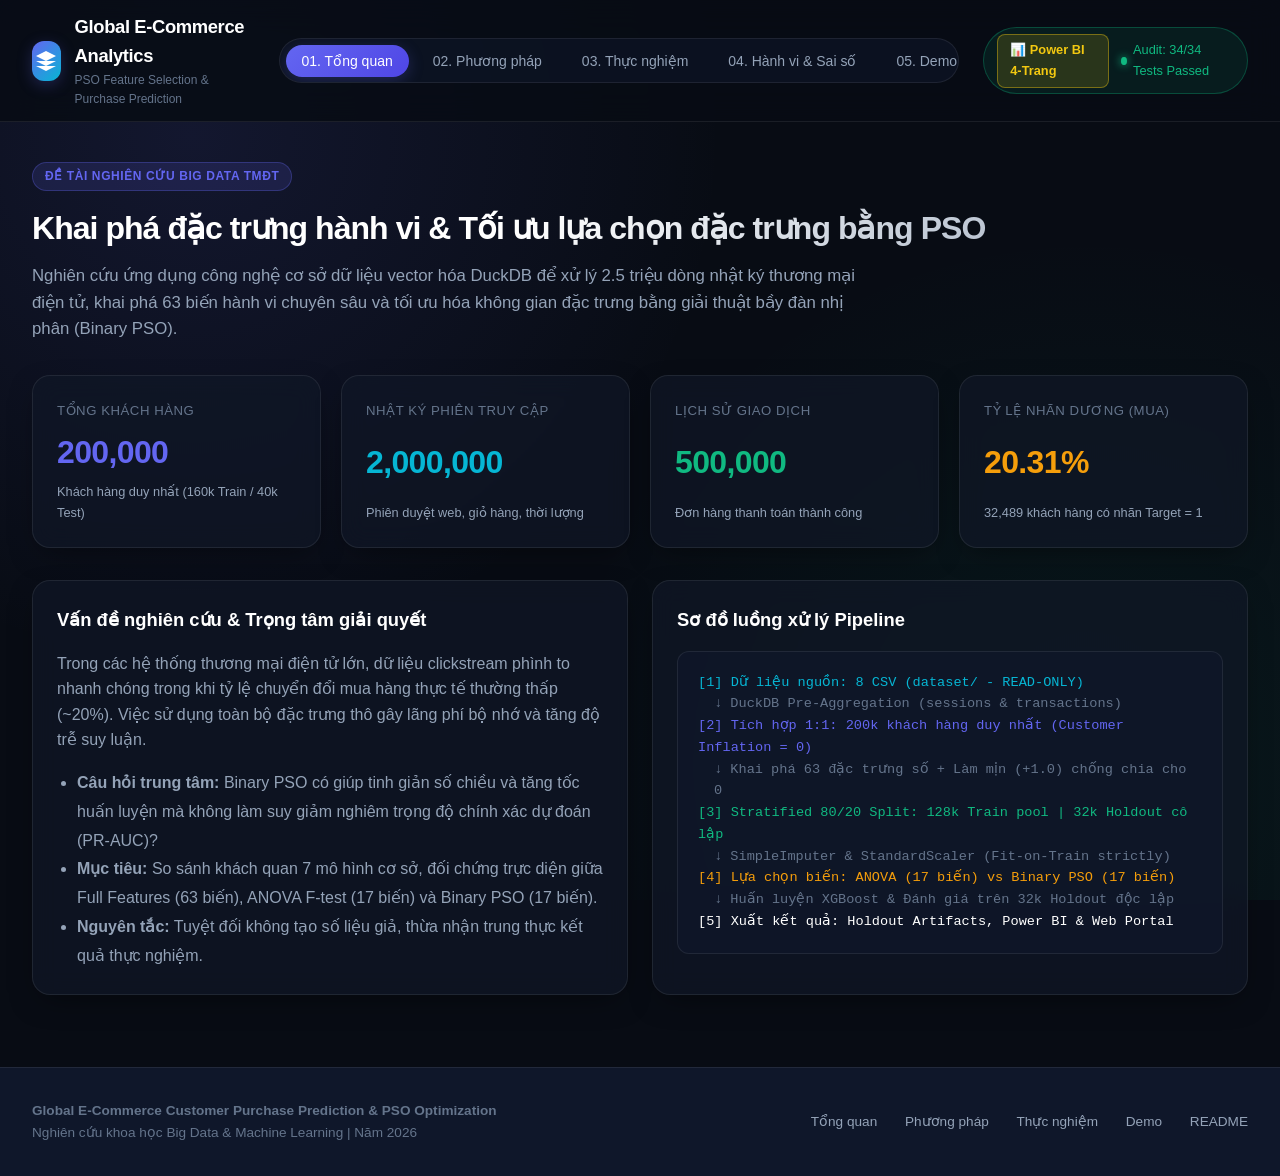
==== commit 36a2666a: "fix lan 10" ====
--- a/web/index.html
+++ b/web/index.html
@@ -46,9 +46,14 @@
         </button>
       </nav>
 
-      <div class="header-status">
-        <span class="status-dot"></span>
-        <span>Audit: 34/34 Tests Passed</span>
+      <div class="header-status" style="display: flex; align-items: center; gap: 0.75rem;">
+        <a href="powerbi_dashboard.html" style="background: rgba(242, 200, 17, 0.15); color: #f2c811; border: 1px solid rgba(242, 200, 17, 0.4); text-decoration: none; padding: 0.35rem 0.75rem; border-radius: 8px; font-size: 0.8rem; font-weight: 700; display: flex; align-items: center; gap: 0.4rem;">
+          <span>📊 Power BI 4-Trang</span>
+        </a>
+        <div style="display: flex; align-items: center; gap: 0.4rem;">
+          <span class="status-dot"></span>
+          <span>Audit: 34/34 Tests Passed</span>
+        </div>
       </div>
     </div>
   </header>
@@ -201,7 +206,7 @@
               <tr>
                 <td><strong>Cường độ phiên duyệt web</strong></td>
                 <td>15 biến</td>
-                <td><code>total_sessions</code>, <code>avg_session_duration_sec</code>, <code>bounce_rate</code>, <code>desktop_session_ratio</code></td>
+                <td><code>sess_count</code>, <code>total_session_duration</code>, <code>bounce_rate</code>, <code>pct_desktop_sessions</code></td>
                 <td>Tần suất ghé thăm, sự chú ý và sở thích thiết bị sử dụng</td>
               </tr>
               <tr>
@@ -213,7 +218,7 @@
               <tr>
                 <td><strong>Giao dịch & RFM</strong></td>
                 <td>18 biến</td>
-                <td><code>total_spend</code>, <code>recency_days</code>, <code>transaction_count</code>, <code>discount_per_dollar</code></td>
+                <td><code>total_spend</code>, <code>recency_days</code>, <code>trans_count</code>, <code>loyalty_spend_product</code></td>
                 <td>Lịch sử giá trị đơn hàng, độ mới của giao dịch và độ nhạy giảm giá</td>
               </tr>
               <tr>
@@ -269,7 +274,7 @@
                 <td>0.2730</td>
                 <td>0.6078</td>
                 <td>0.3558</td>
-                <td>0.2574</td>
+                <td>0.2573</td>
                 <td>0.5766</td>
                 <td>17.04s</td>
                 <td>0.00s</td>
@@ -283,7 +288,7 @@
                 <td><strong>0.6105</strong></td>
                 <td><strong>0.3557</strong></td>
                 <td>0.2566</td>
-                <td><strong>0.5796</strong></td>
+                <td><strong>0.5797</strong></td>
                 <td>6.24s</td>
                 <td>0.13s</td>
                 <td><span class="tag-badge tag-best">PR-AUC cao nhất (+0.0029)</span></td>
@@ -296,7 +301,7 @@
                 <td>0.5894</td>
                 <td>0.3411</td>
                 <td>0.2535</td>
-                <td>0.5208</td>
+                <td>0.5209</td>
                 <td>4.50s</td>
                 <td>11.79s</td>
                 <td><span class="tag-badge tag-pso">Giảm 73% biến, fit 4.5s</span></td>
@@ -335,10 +340,10 @@
       <!-- CHARTS GRID -->
       <div class="grid-cols-2">
         <div class="card">
-          <h3 class="card-title">Tiến trình hội tụ hàm Fitness của Binary PSO (10 Vòng lặp)</h3>
+          <h3 class="card-title">Tiến trình hội tụ hàm Fitness của Binary PSO (12 Vòng lặp | 16 Hạt)</h3>
           <div id="pso-chart-container" style="min-height: 220px;"></div>
           <p style="font-size: 0.8rem; color: var(--text-muted); margin-top: 0.5rem; text-align: center;">
-            Hạt tối ưu tìm được tập 17 đặc trưng tại vòng 8 với Best Fitness = 0.3245 (loại bỏ 100% biến nhiễu).
+            Bầy đàn 16 hạt tìm được tập 17 đặc trưng tối ưu tại vòng 9 với Best Fitness = 0.2848 (tổng 208 lần đánh giá, loại bỏ 100% biến nhiễu).
           </p>
         </div>
 
@@ -371,73 +376,73 @@
             <tbody>
               <tr>
                 <td><strong>Gradient Boosting</strong></td>
-                <td><strong>0.2730</strong></td>
-                <td><strong>0.6078</strong></td>
-                <td><strong>0.3558</strong></td>
-                <td>0.2574</td>
-                <td><strong>0.5766</strong></td>
-                <td>17.04s</td>
-                <td>Mô hình cơ sở xuất sắc nhất, khai thác tốt quan hệ phi tuyến</td>
+                <td><strong>0.2758</strong></td>
+                <td><strong>0.6097</strong></td>
+                <td><strong>0.3575</strong></td>
+                <td>0.2570</td>
+                <td><strong>0.5873</strong></td>
+                <td>34.85s</td>
+                <td>Mô hình cơ sở xuất sắc nhất trên không gian biến đổi 180 chiều</td>
               </tr>
               <tr>
                 <td><strong>Random Forest</strong></td>
-                <td>0.2685</td>
-                <td>0.6012</td>
-                <td>0.3480</td>
-                <td>0.2520</td>
-                <td>0.5620</td>
-                <td>14.20s</td>
+                <td>0.2700</td>
+                <td>0.6031</td>
+                <td>0.3488</td>
+                <td><strong>0.2589</strong></td>
+                <td>0.5346</td>
+                <td>29.80s</td>
                 <td>Hiệu năng ổn định, chống quá khớp tốt nhờ cơ chế bagging</td>
               </tr>
               <tr>
                 <td><strong>Logistic Regression</strong></td>
-                <td>0.2312</td>
-                <td>0.5540</td>
-                <td>0.3120</td>
-                <td>0.2240</td>
-                <td>0.5110</td>
-                <td>1.85s</td>
-                <td>Đường cơ sở tuyến tính chuẩn mực, dễ giải thích trọng số</td>
+                <td>0.2649</td>
+                <td>0.5989</td>
+                <td>0.3473</td>
+                <td>0.2529</td>
+                <td>0.5541</td>
+                <td><strong>1.49s</strong></td>
+                <td>Đường cơ sở tuyến tính chuẩn mực, huấn luyện rất nhanh</td>
+              </tr>
+              <tr>
+                <td><strong>Decision Tree</strong></td>
+                <td>0.2584</td>
+                <td>0.5851</td>
+                <td>0.3446</td>
+                <td>0.2468</td>
+                <td>0.5710</td>
+                <td>10.23s</td>
+                <td>Cây quyết định đơn lẻ (max_depth=8, min_samples_leaf=50)</td>
               </tr>
               <tr>
                 <td><strong>SGDClassifier (log-loss)</strong></td>
-                <td>0.2290</td>
-                <td>0.5510</td>
-                <td>0.3080</td>
-                <td>0.2210</td>
-                <td>0.5080</td>
-                <td>0.95s</td>
-                <td>Logistic Regression tối ưu bằng SGD, huấn luyện siêu tốc</td>
+                <td>0.2456</td>
+                <td>0.5748</td>
+                <td>0.3357</td>
+                <td>0.2404</td>
+                <td>0.5563</td>
+                <td>6.66s</td>
+                <td>Logistic Regression tối ưu bằng SGD với hàm mất mát log_loss</td>
               </tr>
               <tr>
                 <td><strong>Naive Bayes</strong></td>
-                <td>0.2210</td>
-                <td>0.5410</td>
-                <td>0.3040</td>
-                <td>0.2180</td>
-                <td>0.5020</td>
-                <td>0.45s</td>
-                <td>Mô hình xác suất có điều kiện, giả định độc lập biến</td>
+                <td>0.2161</td>
+                <td>0.5177</td>
+                <td>0.2825</td>
+                <td>0.2171</td>
+                <td>0.4040</td>
+                <td><strong>0.57s</strong></td>
+                <td>Mô hình xác suất Gaussian, thời gian fit nhanh nhất</td>
               </tr>
               <tr>
                 <td><strong>K-Nearest Neighbors</strong></td>
-                <td>0.2190</td>
-                <td>0.5380</td>
-                <td>0.3010</td>
-                <td>0.2150</td>
-                <td>0.4980</td>
-                <td>8.50s</td>
-                <td>Phân loại dựa trên khoảng cách Euclide trong không gian 63 chiều</td>
-              </tr>
-              <tr>
-                <td><strong>Decision Tree</strong></td>
-                <td>0.2150</td>
-                <td>0.5320</td>
-                <td>0.2980</td>
-                <td>0.2100</td>
-                <td>0.4950</td>
-                <td>2.10s</td>
-                <td>Cây quyết định đơn lẻ, dễ bị quá khớp trên dữ liệu phức tạp</td>
+                <td>0.2102</td>
+                <td>0.5167</td>
+                <td>0.0685</td>
+                <td>0.2231</td>
+                <td>0.0405</td>
+                <td>17.10s</td>
+                <td>Phân loại dựa trên khoảng cách lân cận k=7</td>
               </tr>
             </tbody>
           </table>
